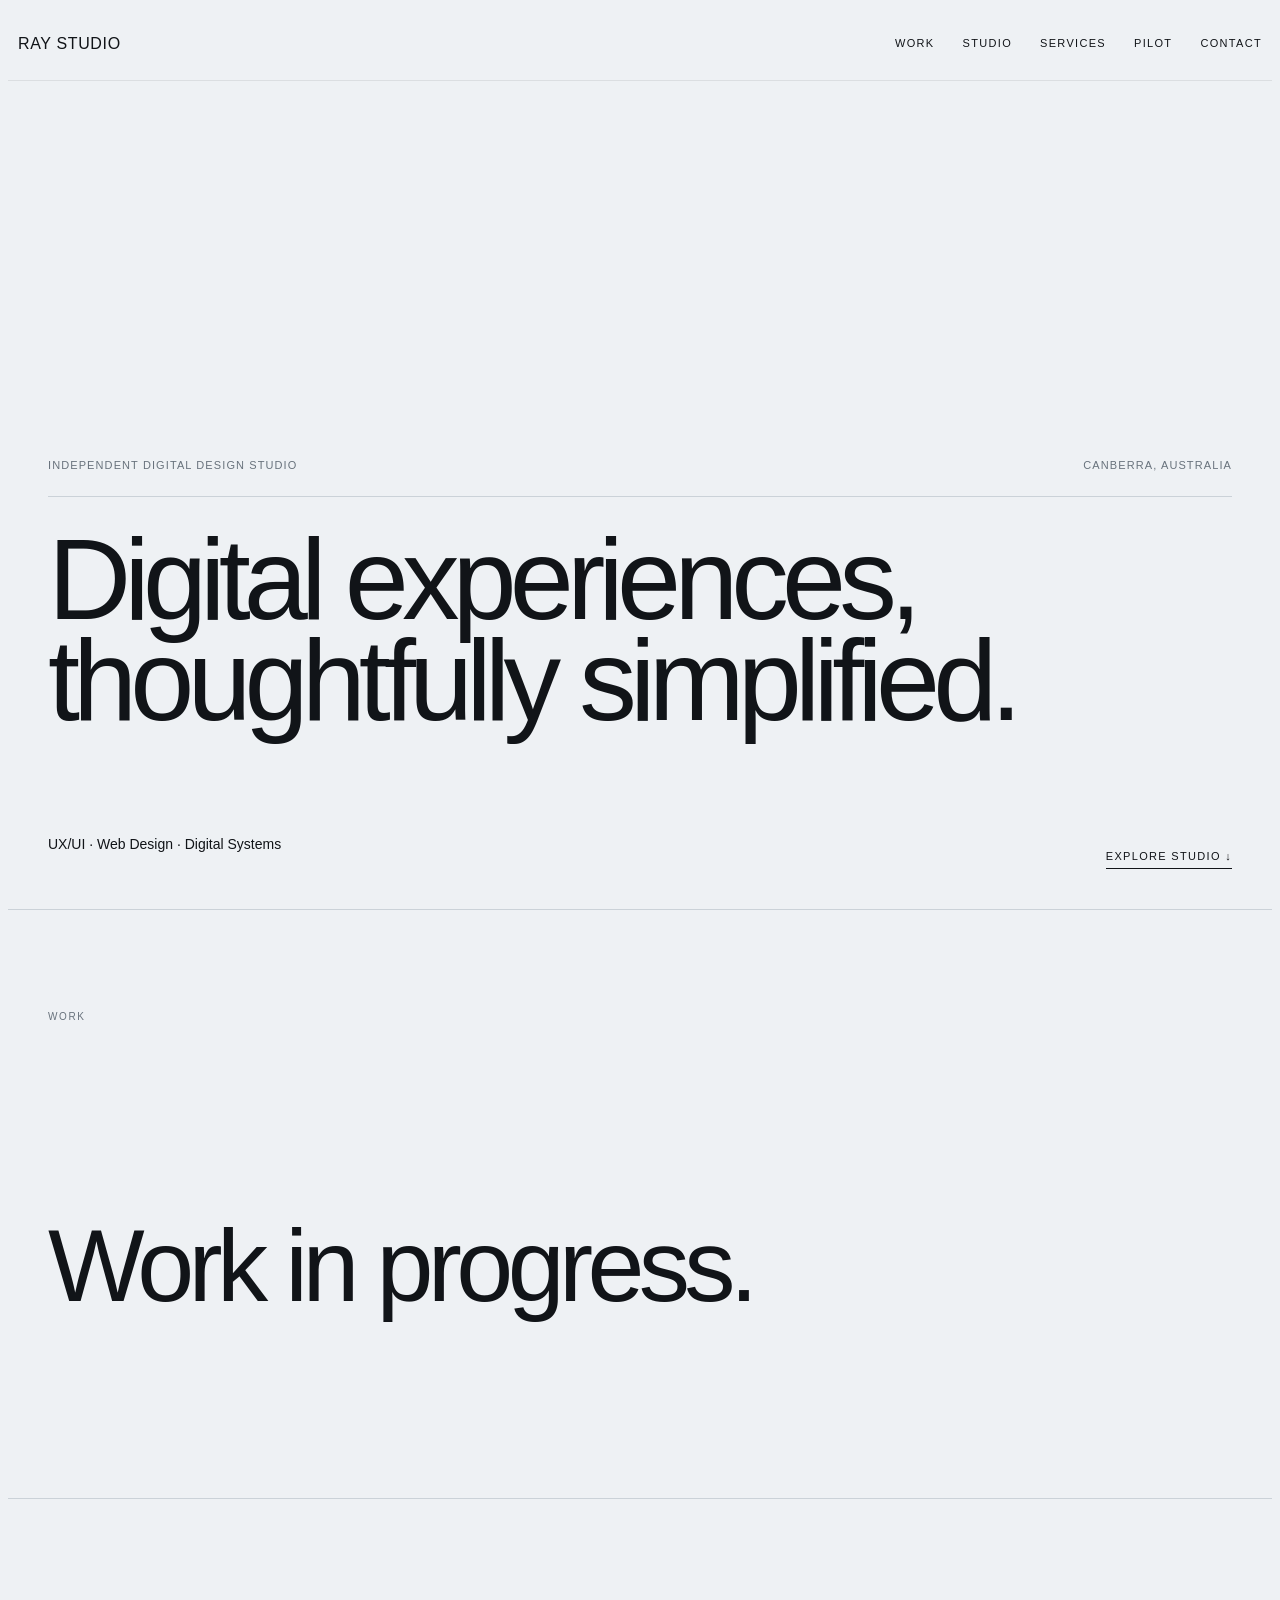
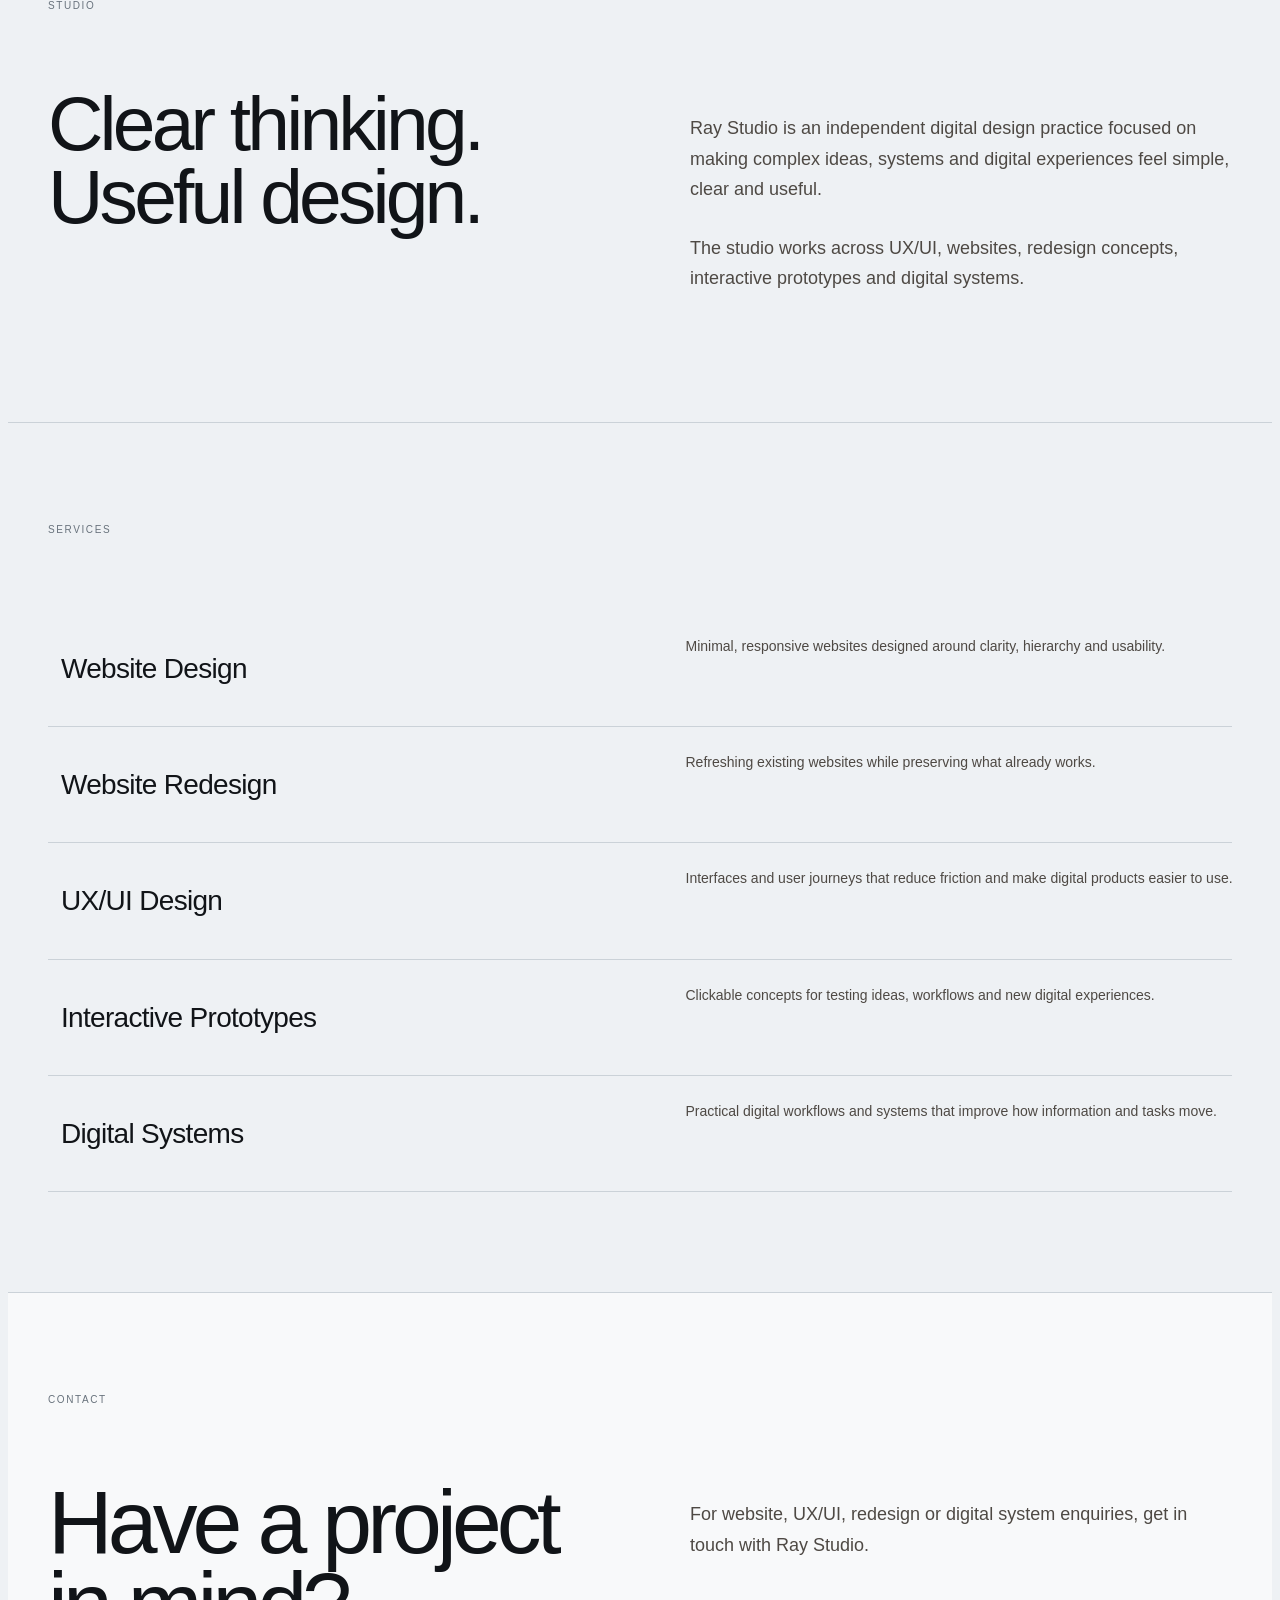
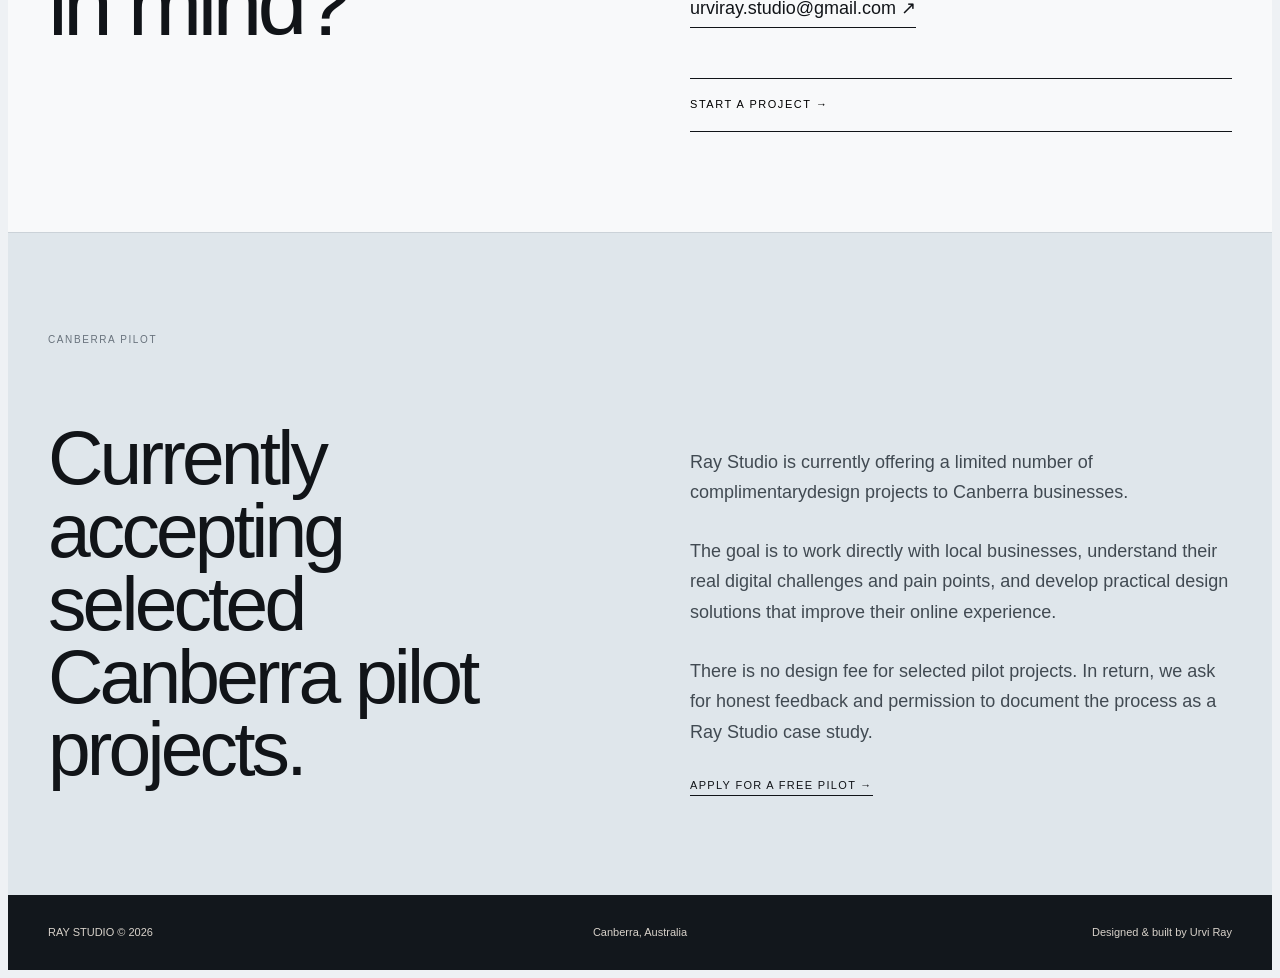
==== Ray Studio Website/index.html @ 7a871ffc "Add files via upload" ====
<!DOCTYPE html>
<html lang="en">
<head>
  <meta charset="UTF-8">
  <meta name="viewport" content="width=device-width, initial-scale=1.0">
  <title>Ray Studio — Digital Design & Technology</title>
  <link rel="stylesheet" href="style.css">
</head>
<body>

<header class="site-header">
  <div class="nav">
    <a class="brand" href="#top">RAY STUDIO </a>
    <nav class="nav-links">
      <a href="#work">Work</a>
      <a href="#studio">Studio</a>
      <a href="#services">Services</a>
      <a href="#pilot">Pilot</a>
      <a href="#contact">Contact</a>

</nav>
  </div>
</header>

<main id="top">

<section class="hero">
  <div class="hero-inner">
    <div class="hero-meta">
      <span>Independent digital design studio</span>
      <span>Canberra, Australia</span>
    </div>

    <h1>Digital experiences,<br>thoughtfully simplified.</h1>

    <div class="hero-bottom">
      <p>UX/UI · Web Design · Digital Systems</p>
      <a href="#studio" class="text-link">Explore studio ↓</a>
    </div>
  </div>
</section>

<section class="section work-section" id="work">
  <div class="section-label">Work</div>
  <div class="work-message">
    <h2>Work in progress.</h2>
  </div>
</section>

<section class="section" id="studio">
  <div class="section-label">Studio</div>
  <div class="two-column">
    <div>
      <h2>Clear thinking.<br>Useful design.</h2>
    </div>
    <div class="body-copy">
      <p>Ray Studio is an independent digital design practice focused on making complex ideas, systems and digital experiences feel simple, clear and useful.</p>
      <p>The studio works across UX/UI, websites, redesign concepts, interactive prototypes and digital systems.</p>
    </div>
  </div>
</section>

<section class="section" id="services">
  <div class="section-label">Services</div>
  <div class="services">
    <div class="service-row"><span></span><h3>Website Design</h3><p>Minimal, responsive websites designed around clarity, hierarchy and usability.</p></div>
    <div class="service-row"><span></span><h3>Website Redesign</h3><p>Refreshing existing websites while preserving what already works.</p></div>
    <div class="service-row"><span></span><h3>UX/UI Design</h3><p>Interfaces and user journeys that reduce friction and make digital products easier to use.</p></div>
    <div class="service-row"><span></span><h3>Interactive Prototypes</h3><p>Clickable concepts for testing ideas, workflows and new digital experiences.</p></div>
    <div class="service-row"><span></span><h3>Digital Systems</h3><p>Practical digital workflows and systems that improve how information and tasks move.</p></div>
  </div>
</section>

<section class="section contact-section" id="contact">

  <div class="section-label">Contact</div>
  <div class="contact-grid">
    <div> <h2> Have a project<br> in mind?</h2>

    </div>

    <div class="contact-content">

      <p>

        For website, UX/UI, redesign or digital system enquiries,

        get in touch with Ray Studio.

      </p>

      <a class="email-link" href="mailto:urviray.studio@gmail.com">urviray.studio@gmail.com ↗</a> 

      <button
        class="contact-button"
        id="open-contact-panel">
        Start a project →
      </button>
    </div>
  </div>
</section>
<!-- CANBERRA PILOT -->

<section class="section pilot-section" id="pilot">

  <div class="section-label">

    Canberra Pilot

  </div>
  <div class="two-column">
    <div>
      <h2>
        Currently accepting selected Canberra pilot projects.
      </h2>
    </div>
    <div class="body-copy">

      <p>Ray Studio is currently offering a limited number of complimentarydesign projects to Canberra businesses.</p>

      <p>The goal is to work directly with local businesses, understand their real digital challenges and pain points, and develop practical design solutions that improve their online experience.</p>

      <p>

        There is no design fee for selected pilot projects. In return, we ask
        for honest feedback and permission to document the process as a

        Ray Studio case study.

      </p>

      <a class="text-link" href="#contact">
        Apply for a free pilot →
      </a>

    </div>

  </div>

</section>
</main>

<footer>
  <div class="footer-grid">
    <div>RAY STUDIO © 2026</div>
    <div>Canberra, Australia</div>
    <div>Designed & built by Urvi Ray</div>
  </div>
</footer>

<div class="drawer-overlay" id="drawer-overlay"></div>

<aside class="contact-drawer" id="contact-drawer" aria-hidden="true">
  <div class="drawer-header">
    <div>
      <div class="drawer-label">Ray Studio</div>
      <h2>Start a project</h2>
    </div>
    <button id="close-contact-panel" class="drawer-close">Close ×</button>
  </div>

  <form onsubmit="event.preventDefault(); alert('Prototype enquiry submitted.');">
    <div class="field"><label for="contact-name">Name</label><input id="contact-name" type="text" required></div>
    <div class="field"><label for="contact-email">Email</label><input id="contact-email" type="email" required></div>
    <div class="field">
      <label for="contact-project">What do you need help with?</label>
      <select id="contact-project">
        <option>Website Design</option>
        <option>Website Redesign</option>
        <option>UX/UI Design</option>
        <option>Interactive Prototype</option>
        <option>Digital Systems</option>
        <option>Other</option>
      </select>
    </div>
    <div class="field"><label for="contact-message">Tell me about the project</label><textarea id="contact-message" rows="6"></textarea></div>
    <button class="submit-button" type="submit">Send enquiry →</button>
  </form>
</aside>

<script>
const openButton=document.getElementById("open-contact-panel");
const closeButton=document.getElementById("close-contact-panel");
const drawer=document.getElementById("contact-drawer");
const overlay=document.getElementById("drawer-overlay");
function openDrawer(){drawer.classList.add("open");overlay.classList.add("open");document.body.classList.add("drawer-open");}
function closeDrawer(){drawer.classList.remove("open");overlay.classList.remove("open");document.body.classList.remove("drawer-open");}
openButton.addEventListener("click",openDrawer);
closeButton.addEventListener("click",closeDrawer);
overlay.addEventListener("click",closeDrawer);
document.addEventListener("keydown",e=>{if(e.key==="Escape")closeDrawer();});
</script>

</body>
</html>
---- Ray Studio Website/style.css ----
:root{
  --bg:#eef1f4;
  --ink:#111418;
  --muted:#68727c;
  --line:#cbd2d8;
  --paper:#f8f9fa;
  --dark:#12171c;
}
*,

*::before,
*::after{

  box-sizing:border-box;

}

html{
  scroll-behavior:smooth;
  -webkit-font-smoothing:antialiased;
}

body{
  background:var(--bg);
  color:var(--ink);
  font-family:Arial,Helvetica,sans-serif;
  font-size:14px;
  line-height:1.4;
}

body.drawer-open{
  overflow:hidden;
}

a{
  color:inherit;
  text-decoration:none;
}

button,
input,
select,
textarea{
  font:inherit;
}

.site-header{
  position:sticky;
  top:0;
  z-index:40;
  background:rgba(238,241,244,.96);
  backdrop-filter:blur(12px);
  border-bottom:1px solid rgba(0,0,0,.08);
}

.nav{
  height:72px;
  display:flex;
  align-items:center;
  justify-content:space-between;
  padding:0 10px;
}

.brand{
  font-size:16px;
  letter-spacing:.04em;
}

.nav-links{
  display:flex;
  gap:28px;
}

.nav-links a{
  font-size:11px;
  letter-spacing:.12em;
  text-transform:uppercase;
}

.hero{
  min-height:calc(100vh - 72px);
  display:flex;
  align-items:flex-end;
  padding:0 40px 40px;
}

.hero-inner{
  width:100%;
}

.hero-meta{
  display:flex;
  justify-content:space-between;
  gap:20px;
  padding-bottom:22px;
  border-bottom:1px solid var(--line);
  color:var(--muted);
  font-size:11px;
  letter-spacing:.1em;
  text-transform:uppercase;
}

.hero h1{
  max-width:1220px;
  margin:32px 0 90px;
  font-size:clamp(66px,9vw,150px);
  font-weight:400;
  line-height:.88;
  letter-spacing:-.06em;
}

.hero-bottom{
  display:flex;
  align-items:flex-end;
  justify-content:space-between;
  gap:30px;
}

.text-link{
  padding-bottom:4px;
  border-bottom:1px solid var(--ink);
  font-size:11px;
  letter-spacing:.12em;
  text-transform:uppercase;
}

.section{
  padding:100px 40px;
  border-top:1px solid var(--line);
}

.section-label{
  margin-bottom:74px;
  color:var(--muted);
  font-size:10px;
  letter-spacing:.16em;
  text-transform:uppercase;
}

.work-section{
  min-height:520px;
}

.work-message{
  min-height:300px;
  display:flex;
  align-items:flex-end;
}

.work-message h2{
  font-size:clamp(54px,8vw,118px);
  font-weight:400;
  letter-spacing:-.055em;
  line-height:.92;
}

.two-column{
  display:grid;
  grid-template-columns:1fr 1fr;
  gap:100px;
}

.two-column h2{
  font-size:clamp(48px,6vw,88px);
  font-weight:400;
  letter-spacing:-.05em;
  line-height:.95;
  margin:0;
}

.body-copy{
  max-width:620px;
  padding-top:8px;
}

.body-copy p{
  margin-bottom:28px;
  color:#4e4944;
  font-size:18px;
  line-height:1.7;
}

.services{
  border-top:1 solid var(--line);
}

.service-row{
  display:grid;

  grid-template-columns: 5px 260px 1fr;

  gap:8px;

  align-items:start;

  padding:10px 0;

  border-bottom:1px solid var(--line);

}
.service-row h3{

  font-size:28px;

  font-weight:400;

  letter-spacing:-.025em;

  white-space:nowrap;

}

.service-row span{
  color:var(--muted);
  font-size:10px;
  letter-spacing:.12em;
}

.service-row h3{
  font-size:28px;
  font-weight:400;
  letter-spacing:-.025em;
}

.service-row p{
  max-width:580px;
  color:#4e4944;
  line-height:1.65;
  justify-self:center;
  width:100%;
  transform:translateX(195px);
}

.contact-section{
  background:var(--paper);
}

.contact-grid{
  display:grid;
  grid-template-columns:1fr 1fr;
  gap:100px;
  align-items:start;
}

.contact-grid h2{
  font-size:clamp(52px,7vw,100px);
  font-weight:400;
  line-height:.92;
  letter-spacing:-.055em;
  margin:0;
}

.contact-content{
  max-width:620px;
}

.contact-content p{
  margin-bottom:36px;
  color:#4e4944;
  font-size:18px;
  line-height:1.7;
}

.email-link{
  display:inline-block;
  margin-bottom:50px;
  padding-bottom:6px;
  border-bottom:1px solid var(--ink);
  font-size:18px;
}

.contact-button{
  display:block;
  width:100%;
  padding:18px 0;
  border:0;
  border-top:1px solid var(--ink);
  border-bottom:1px solid var(--ink);
  background:transparent;
  text-align:left;
  cursor:pointer;
  font-size:11px;
  letter-spacing:.14em;
  text-transform:uppercase;
}

.pilot-section{
  background:#dfe6eb;
}

.pilot-section .two-column h2{
  max-width:650px;
  margin:0;
}

.pilot-section .body-copy p{
  color:#414a52;
}

footer{
  padding:30px 40px;
  background:var(--dark);
  color:#d8d2ca;
}

.footer-grid{
  display:grid;
  grid-template-columns:1fr 1fr 1fr;
  gap:30px;
  font-size:11px;
}

.footer-grid div:nth-child(2){
  text-align:center;
}

.footer-grid div:nth-child(3){
  text-align:right;
}

.drawer-overlay{
  position:fixed;
  inset:0;
  z-index:90;
  background:rgba(0,0,0,.3);
  opacity:0;
  visibility:hidden;
  transition:.3s ease;
}

.drawer-overlay.open{
  opacity:1;
  visibility:visible;
}

.contact-drawer{
  position:fixed;
  top:0;
  right:0;
  z-index:100;
  width:min(680px,94vw);
  height:100vh;
  overflow-y:auto;
  padding:0 40px 60px;
  background:var(--bg);
  transform:translateX(100%);
  transition:transform .45s cubic-bezier(.77,0,.18,1);
}

.contact-drawer.open{
  transform:translateX(0);
}

.drawer-header{
  position:sticky;
  top:0;
  display:flex;
  justify-content:space-between;
  gap:20px;
  padding:30px 0 24px;
  background:var(--bg);
  border-bottom:1px solid var(--ink);
}

.drawer-label{
  margin-bottom:8px;
  color:var(--muted);
  font-size:10px;
  letter-spacing:.14em;
  text-transform:uppercase;
}

.drawer-header h2{
  font-size:36px;
  font-weight:400;
  letter-spacing:-.035em;
}

.drawer-close{
  border:0;
  background:transparent;
  cursor:pointer;
  font-size:11px;
  letter-spacing:.12em;
  text-transform:uppercase;
}

.contact-drawer form{
  padding-top:40px;
}

.field{
  margin-bottom:28px;
}

label{
  display:block;
  margin-bottom:8px;
  font-size:10px;
  letter-spacing:.14em;
  text-transform:uppercase;
}

input,
select,
textarea{
  width:100%;
  border:0;
  border-bottom:1px solid #aaa198;
  border-radius:0;
  background:transparent;
  color:var(--ink);
  padding:13px 0;
  outline:none;
}

input:focus,
select:focus,
textarea:focus{
  border-bottom-color:var(--ink);
}

textarea{
  resize:vertical;
}

.submit-button{
  width:100%;
  margin-top:18px;
  padding:16px;
  border:0;
  background:var(--ink);
  color:#fff;
  cursor:pointer;
  font-size:10px;
  letter-spacing:.16em;
  text-transform:uppercase;
}

@media(max-width:900px){
  .hero,
  .section{
    padding-left:22px;
    padding-right:22px;
  }

  .two-column,
  .contact-grid{
    grid-template-columns:1fr;
    gap:52px;
  }

  .service-row{
    grid-template-columns:50px 1fr;
  }

  .service-row p{
    grid-column:2;
  }
}

@media(max-width:700px){
  .nav{
    padding:0 8px;
  }

  .nav-links{
    gap:14px;
  }

  .nav-links a{
    font-size:9px;
  }

  .hero{
    min-height:720px;
    padding-bottom:24px;
  }

  .hero-meta{
    flex-direction:column;
    gap:6px;
  }

  .hero h1{
    margin-bottom:64px;
    font-size:58px;
  }

  .hero-bottom{
    flex-direction:column;
    align-items:flex-start;
  }

  .section{
    padding-top:74px;
    padding-bottom:74px;
  }

  .section-label{
    margin-bottom:54px;
  }

  .work-section{
    min-height:400px;
  }

  .work-message{
    min-height:220px;
  }

  .service-row{
    grid-template-columns:1fr;
    gap:8px;
  }

  .service-row p{
    grid-column:auto;
  }

  .footer-grid{
    grid-template-columns:1fr;
    gap:8px;
  }

  .footer-grid div:nth-child(2),
  .footer-grid div:nth-child(3){
    text-align:left;
  }

  .contact-drawer{
    width:100%;
    padding:0 22px 50px;
  }
}
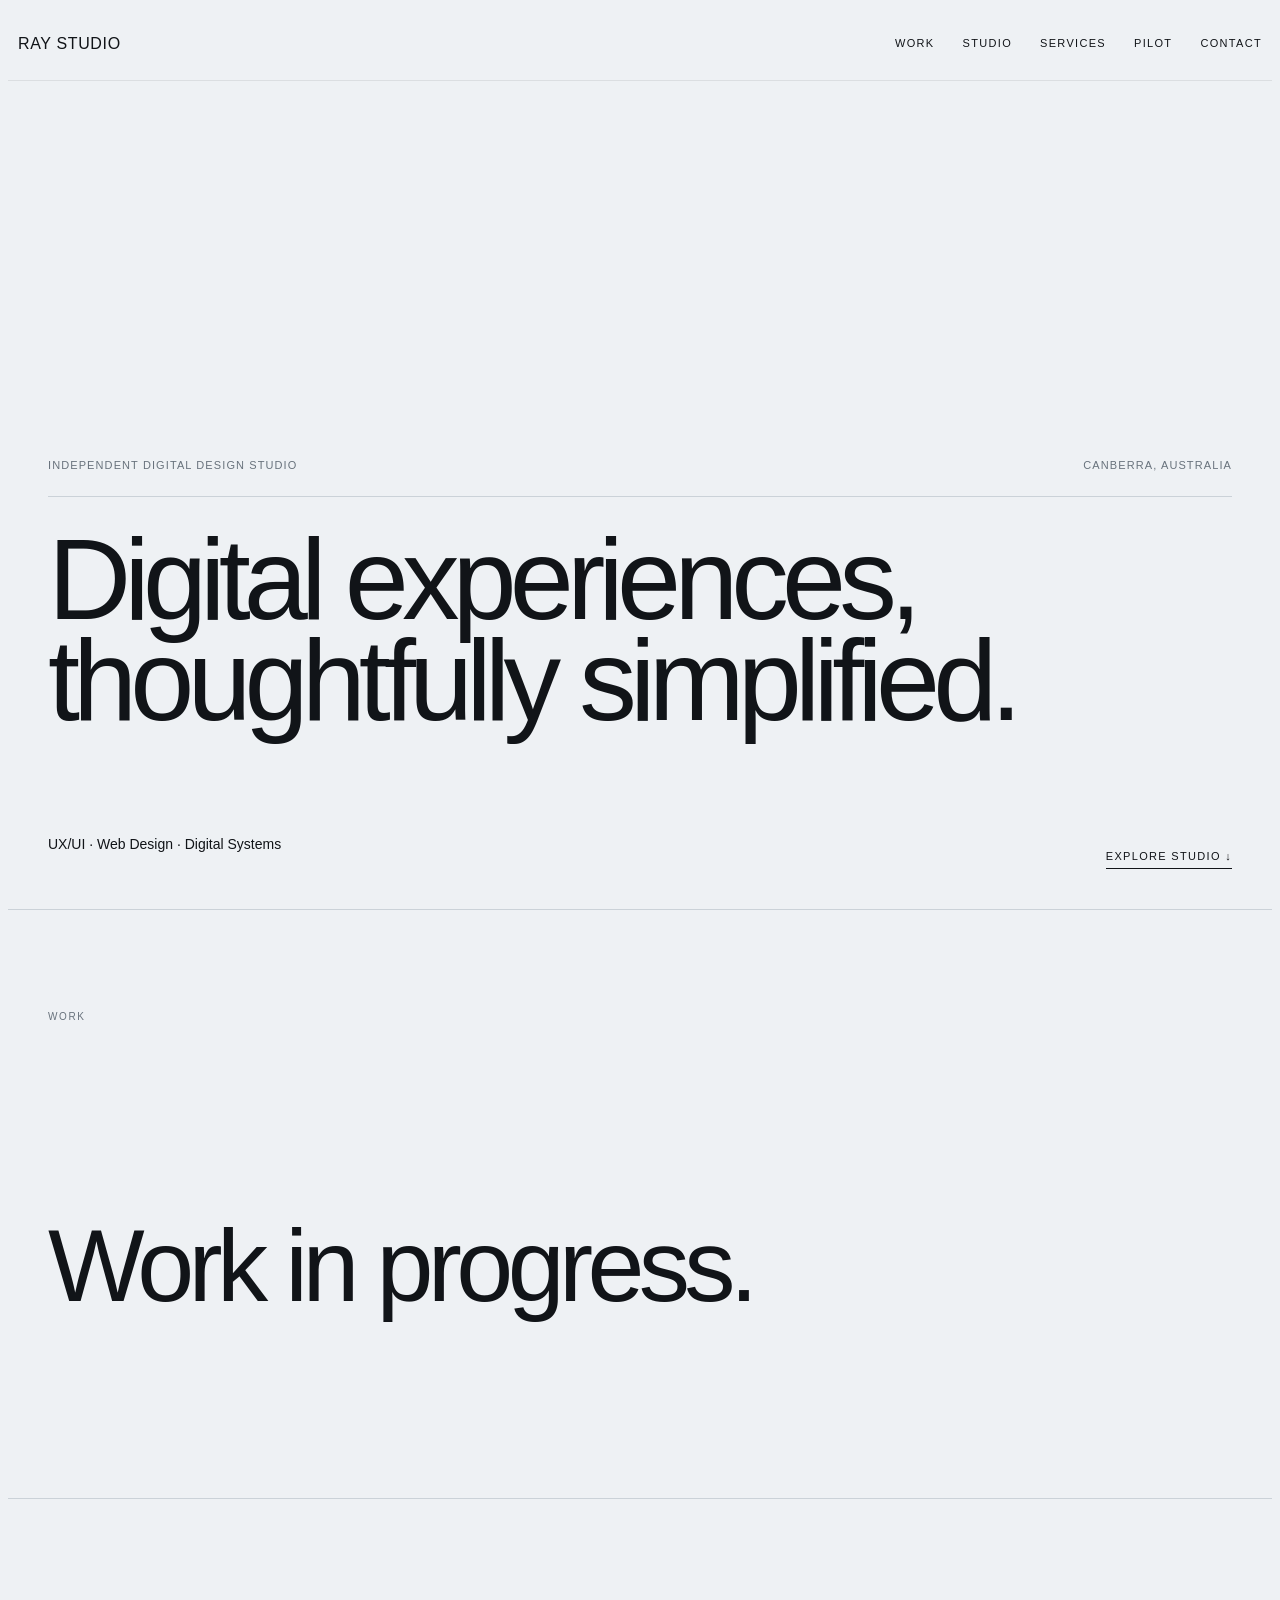
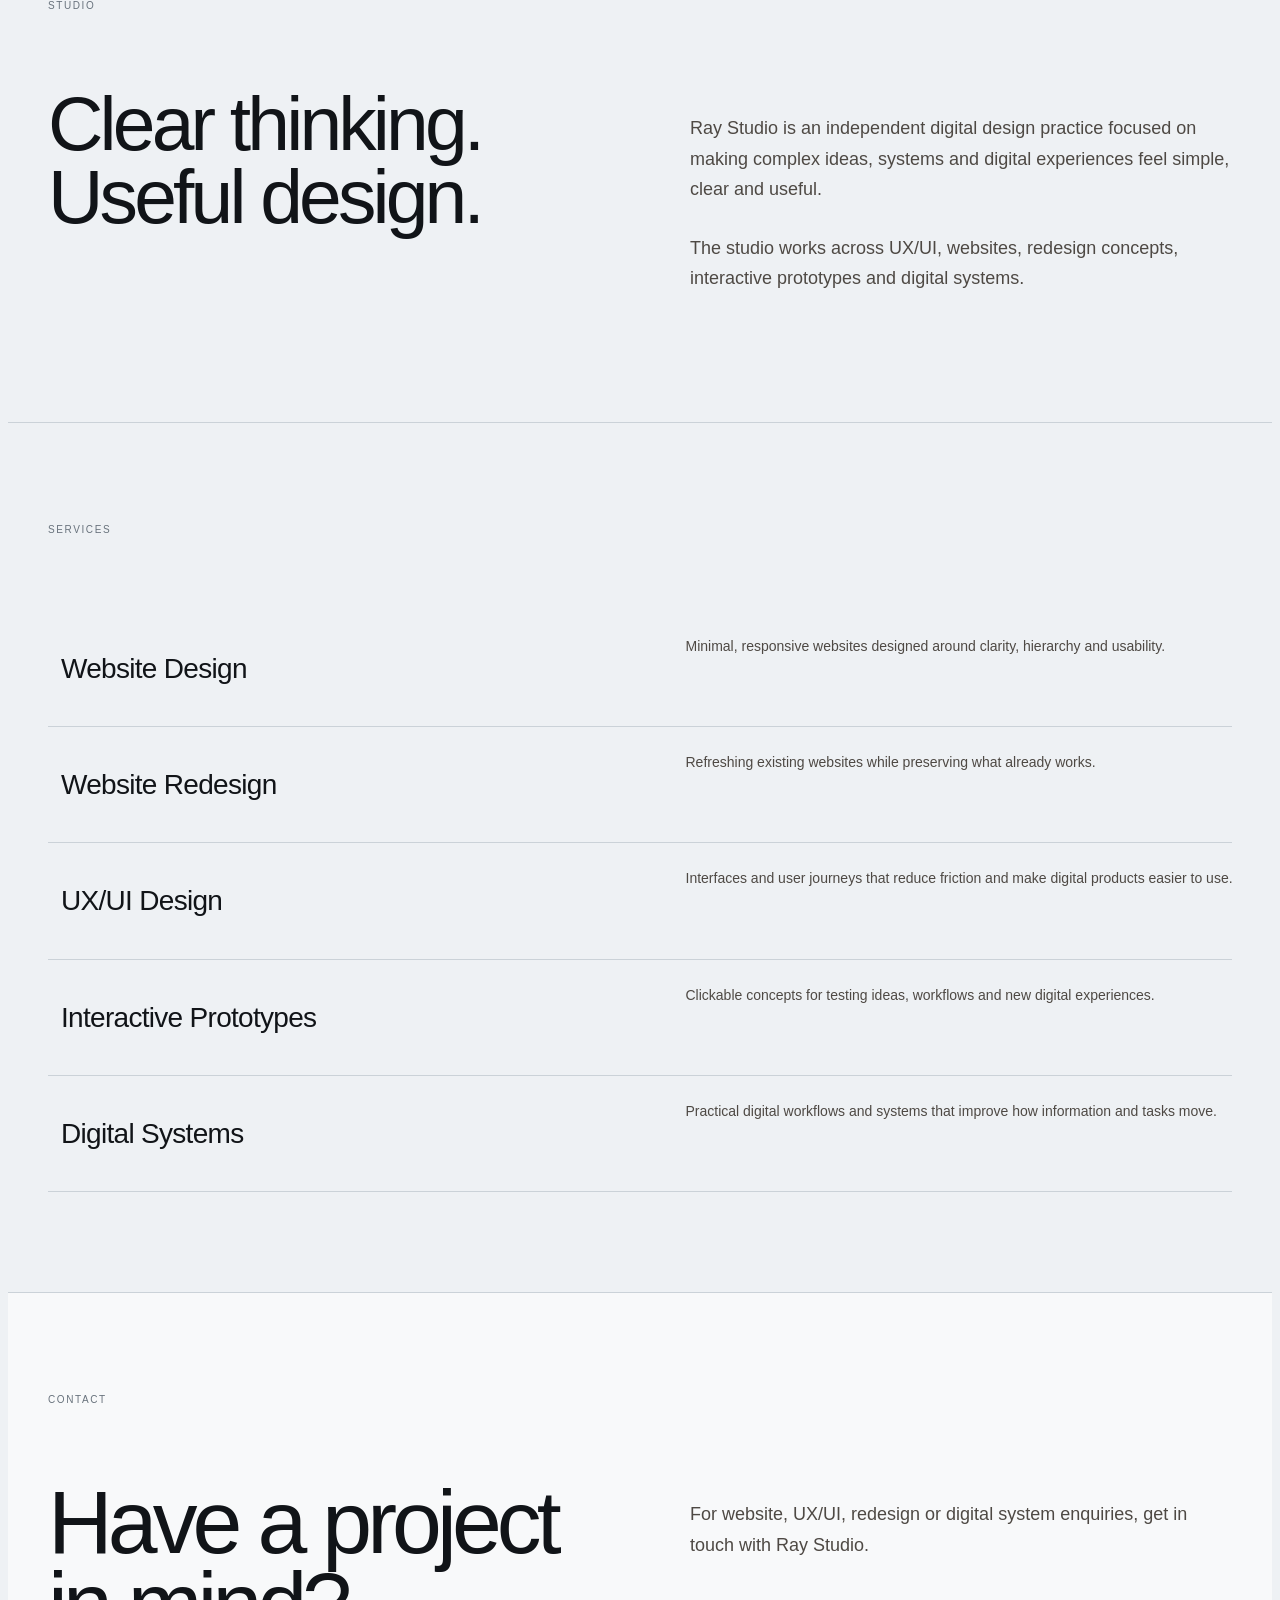
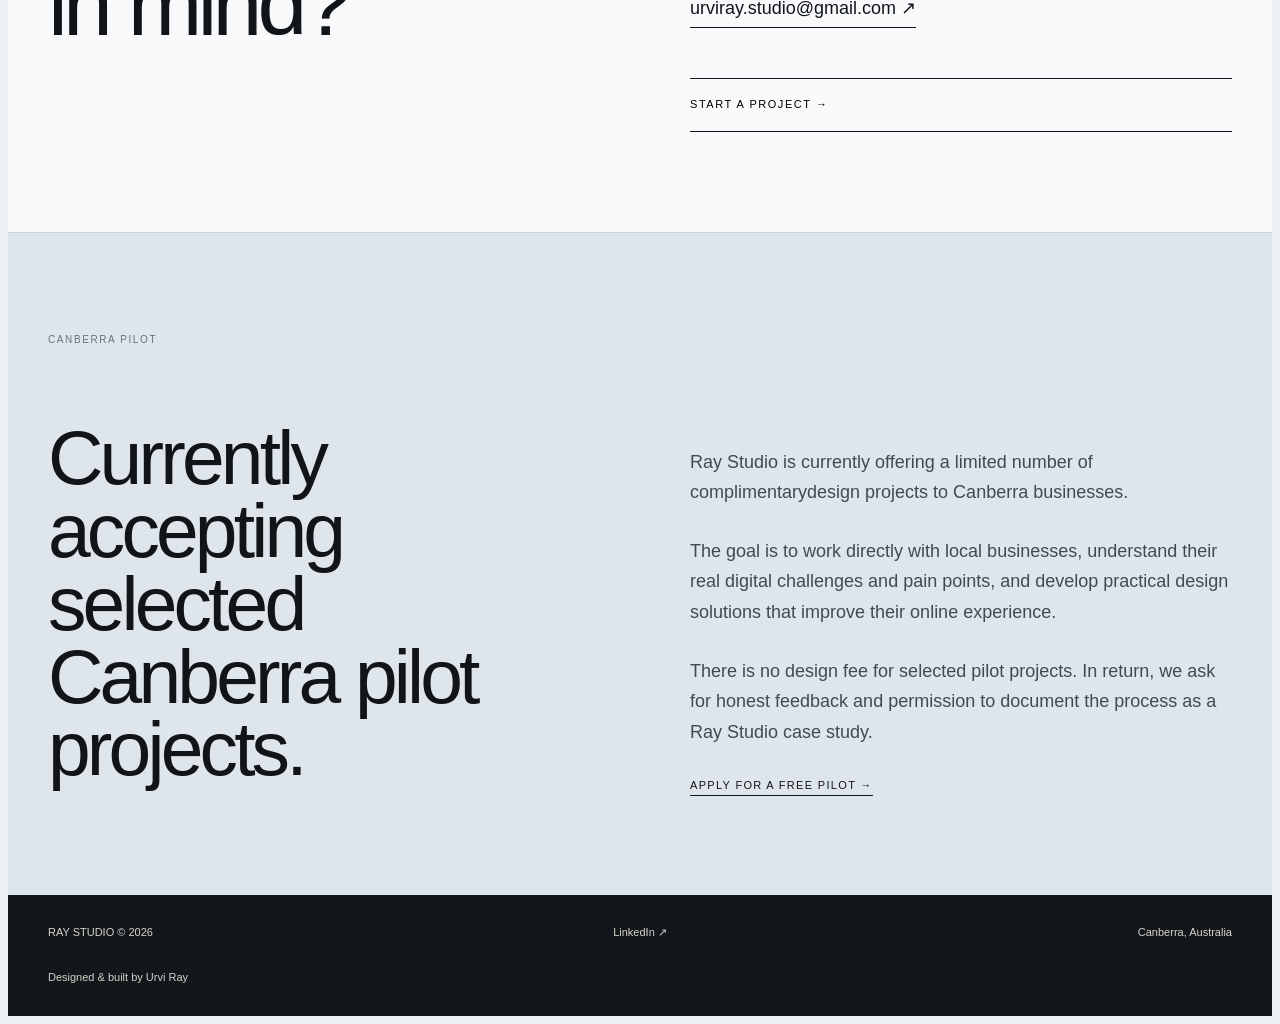
==== commit 0dad747b: "Add LinkedIn link to footer" ====
--- a/Ray Studio Website/index.html
+++ b/Ray Studio Website/index.html
@@ -143,6 +143,11 @@
 <footer>
   <div class="footer-grid">
     <div>RAY STUDIO © 2026</div>
+    <div>
+
+      <a href="https://www.linkedin.com/in/urvi-ray/"target="_blank" rel="noopener"> LinkedIn ↗ </a>
+
+    </div>
     <div>Canberra, Australia</div>
     <div>Designed & built by Urvi Ray</div>
   </div>
@@ -192,4 +197,4 @@
 </script>
 
 </body>
-</html>+</html>
